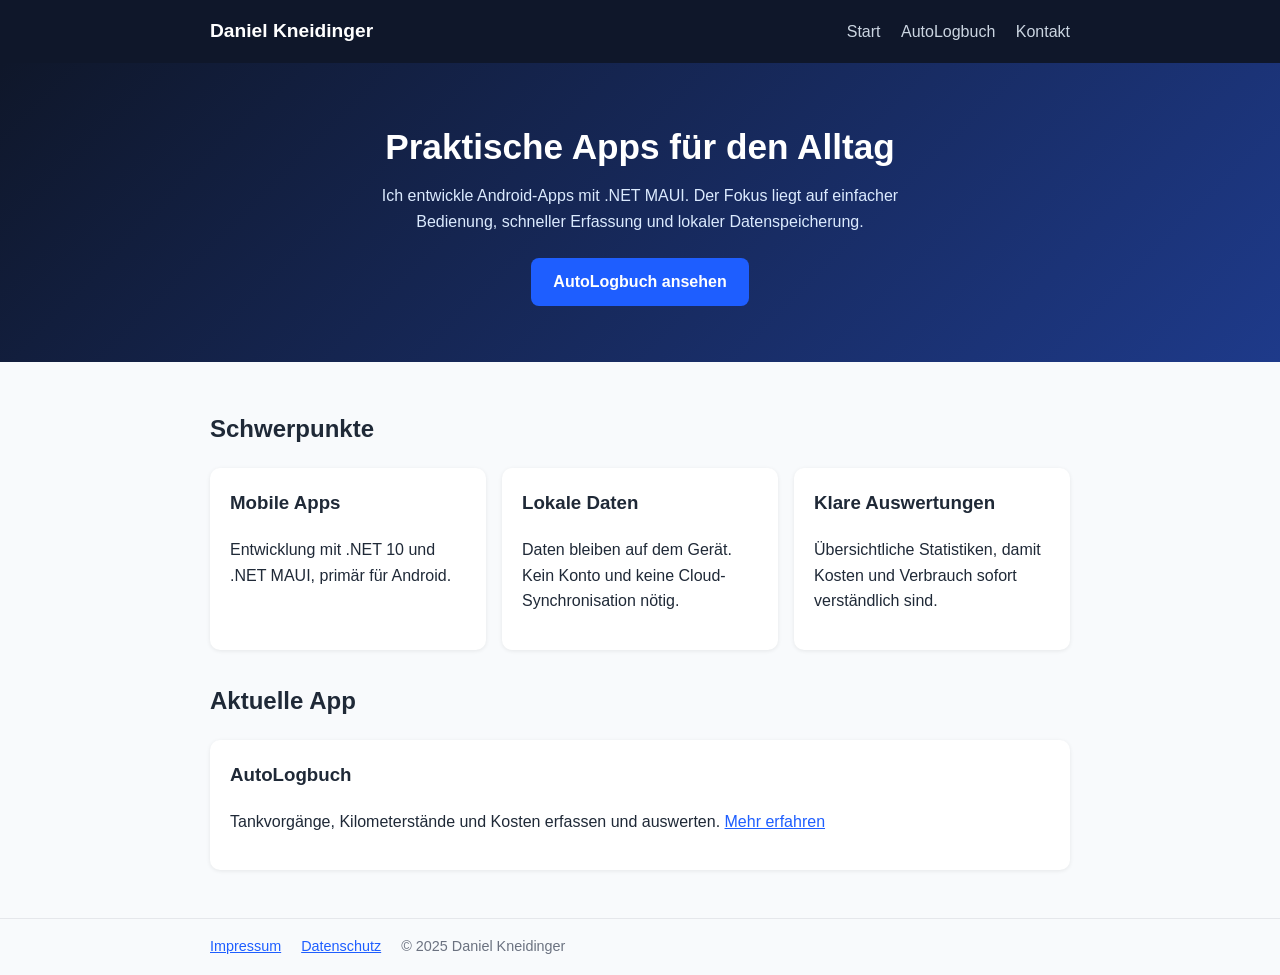
==== index.html @ c99c7298 "add infos" ====
<!DOCTYPE html>
<html lang="de">
<head>
  <meta charset="utf-8">
  <meta name="viewport" content="width=device-width, initial-scale=1">
  <title>Daniel Kneidinger – App-Entwicklung</title>
  <meta name="description" content="Entwickler-Website von Daniel Kneidinger: Android-Apps mit .NET MAUI, lokal, schnell und ohne Cloud-Zwang.">
  <link rel="stylesheet" href="style.css">
</head>
<body>
  <header>
    <div class="wrap">
      <a class="brand" href="index.html">Daniel Kneidinger</a>
      <nav>
        <a href="index.html">Start</a>
        <a href="autologbuch.html">AutoLogbuch</a>
        <a href="kontakt.html">Kontakt</a>
      </nav>
    </div>
  </header>

  <section class="hero">
    <div class="wrap">
      <h1>Praktische Apps für den Alltag</h1>
      <p>Ich entwickle Android-Apps mit .NET MAUI. Der Fokus liegt auf einfacher Bedienung, schneller Erfassung und lokaler Datenspeicherung.</p>
      <a class="button" href="autologbuch.html">AutoLogbuch ansehen</a>
    </div>
  </section>

  <main class="wrap">
    <h2>Schwerpunkte</h2>
    <div class="grid">
      <div class="card">
        <h3>Mobile Apps</h3>
        <p>Entwicklung mit .NET 10 und .NET MAUI, primär für Android.</p>
      </div>
      <div class="card">
        <h3>Lokale Daten</h3>
        <p>Daten bleiben auf dem Gerät. Kein Konto und keine Cloud-Synchronisation nötig.</p>
      </div>
      <div class="card">
        <h3>Klare Auswertungen</h3>
        <p>Übersichtliche Statistiken, damit Kosten und Verbrauch sofort verständlich sind.</p>
      </div>
    </div>

    <h2>Aktuelle App</h2>
    <div class="card">
      <h3>AutoLogbuch</h3>
      <p>Tankvorgänge, Kilometerstände und Kosten erfassen und auswerten. <a href="autologbuch.html">Mehr erfahren</a></p>
    </div>
  </main>

  <footer>
    <div class="wrap">
      <a href="impressum.html">Impressum</a>
      <a href="datenschutz.html">Datenschutz</a>
      <span>&copy; 2025 Daniel Kneidinger</span>
    </div>
  </footer>
</body>
</html>
---- style.css ----
:root {
  --primary: #1e5eff;
  --dark: #0f172a;
  --text: #1f2937;
  --muted: #6b7280;
  --bg: #f8fafc;
  --card: #ffffff;
}

* { box-sizing: border-box; }

body {
  margin: 0;
  font-family: -apple-system, "Segoe UI", Roboto, Arial, sans-serif;
  color: var(--text);
  background: var(--bg);
  line-height: 1.6;
}

header {
  background: var(--dark);
  color: #fff;
}

header .wrap {
  display: flex;
  flex-wrap: wrap;
  align-items: center;
  justify-content: space-between;
  gap: 0.5rem;
}

header .brand {
  font-weight: 700;
  font-size: 1.2rem;
  color: #fff;
  text-decoration: none;
}

nav a {
  color: #cbd5e1;
  text-decoration: none;
  margin-left: 1rem;
}

nav a:hover { color: #fff; }

.wrap {
  max-width: 900px;
  margin: 0 auto;
  padding: 1rem 1.25rem;
}

.hero {
  background: linear-gradient(135deg, var(--dark), #1e3a8a);
  color: #fff;
  text-align: center;
}

.hero .wrap { padding: 3.5rem 1.25rem; }
.hero h1 { margin: 0 0 0.5rem; font-size: 2.2rem; }
.hero p { margin: 0 auto; max-width: 600px; color: #dbeafe; }

.button {
  display: inline-block;
  margin-top: 1.5rem;
  padding: 0.7rem 1.4rem;
  background: var(--primary);
  color: #fff;
  border-radius: 8px;
  text-decoration: none;
  font-weight: 600;
}

.grid {
  display: grid;
  grid-template-columns: repeat(auto-fit, minmax(240px, 1fr));
  gap: 1rem;
}

.card {
  background: var(--card);
  border-radius: 10px;
  padding: 1.25rem;
  box-shadow: 0 1px 4px rgba(0, 0, 0, 0.08);
}

.card h3 { margin-top: 0; }

h2 { margin-top: 2rem; }
a { color: var(--primary); }
.muted { color: var(--muted); }

footer {
  margin-top: 2rem;
  border-top: 1px solid #e5e7eb;
  color: var(--muted);
  font-size: 0.9rem;
}

footer a { margin-right: 1rem; }
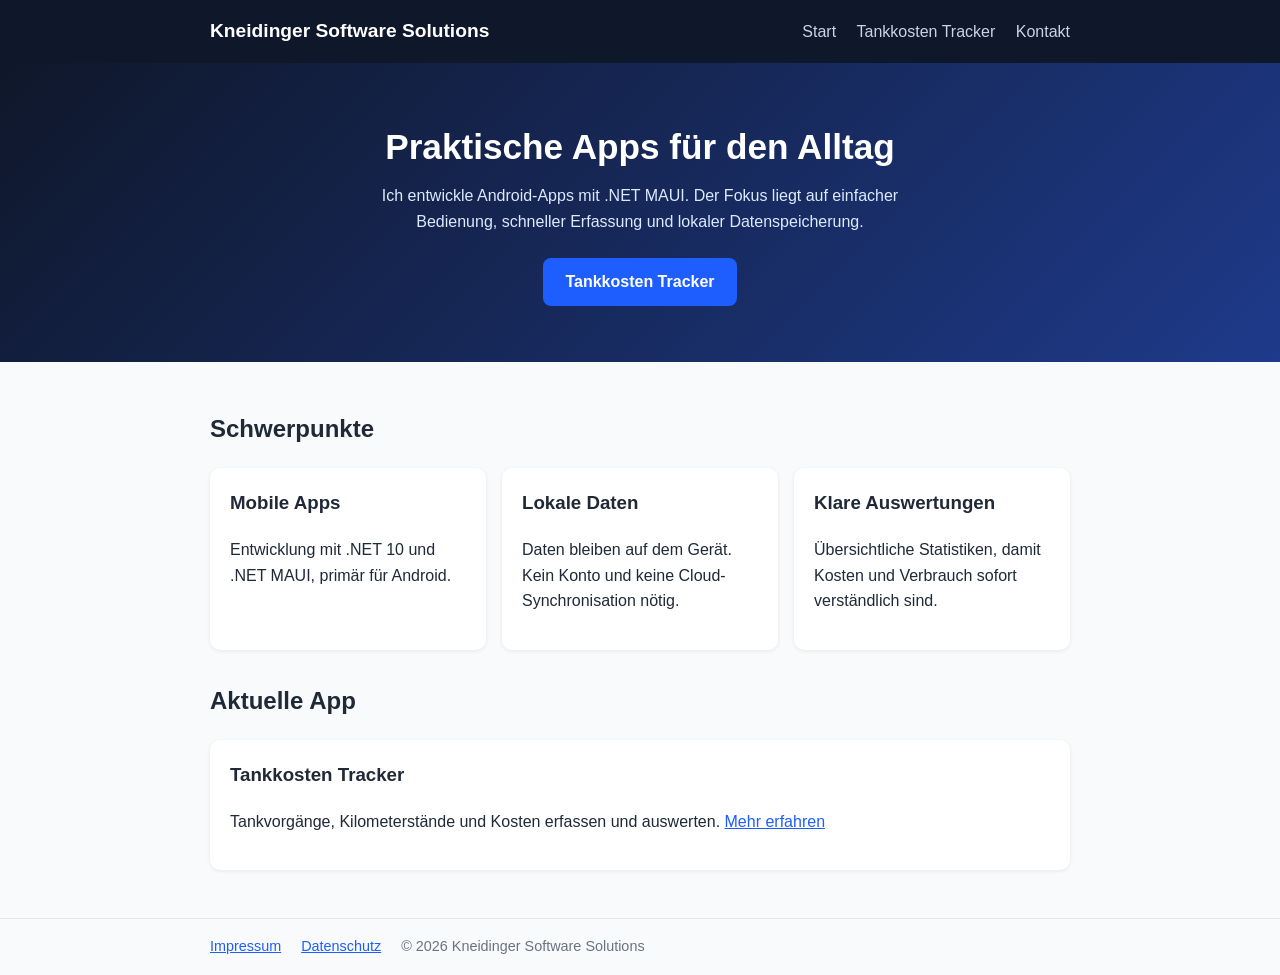
==== commit 2ca60935: "update infos" ====
--- a/index.html
+++ b/index.html
@@ -3,17 +3,17 @@
 <head>
   <meta charset="utf-8">
   <meta name="viewport" content="width=device-width, initial-scale=1">
-  <title>Daniel Kneidinger – App-Entwicklung</title>
-  <meta name="description" content="Entwickler-Website von Daniel Kneidinger: Android-Apps mit .NET MAUI, lokal, schnell und ohne Cloud-Zwang.">
+  <title>Kneidinger Software Solutions – App-Entwicklung</title>
+  <meta name="description" content="Entwickler-Website von Kneidinger Software Solutions: Android-Apps mit .NET MAUI, lokal, schnell und ohne Cloud-Zwang.">
   <link rel="stylesheet" href="style.css">
 </head>
 <body>
   <header>
     <div class="wrap">
-      <a class="brand" href="index.html">Daniel Kneidinger</a>
+      <a class="brand" href="index.html">Kneidinger Software Solutions</a>
       <nav>
         <a href="index.html">Start</a>
-        <a href="autologbuch.html">AutoLogbuch</a>
+        <a href="autologbuch.html">Tankkosten Tracker</a>
         <a href="kontakt.html">Kontakt</a>
       </nav>
     </div>
@@ -23,7 +23,7 @@
     <div class="wrap">
       <h1>Praktische Apps für den Alltag</h1>
       <p>Ich entwickle Android-Apps mit .NET MAUI. Der Fokus liegt auf einfacher Bedienung, schneller Erfassung und lokaler Datenspeicherung.</p>
-      <a class="button" href="autologbuch.html">AutoLogbuch ansehen</a>
+      <a class="button" href="autologbuch.html">Tankkosten Tracker</a>
     </div>
   </section>
 
@@ -46,7 +46,7 @@
 
     <h2>Aktuelle App</h2>
     <div class="card">
-      <h3>AutoLogbuch</h3>
+      <h3>Tankkosten Tracker</h3>
       <p>Tankvorgänge, Kilometerstände und Kosten erfassen und auswerten. <a href="autologbuch.html">Mehr erfahren</a></p>
     </div>
   </main>
@@ -55,7 +55,7 @@
     <div class="wrap">
       <a href="impressum.html">Impressum</a>
       <a href="datenschutz.html">Datenschutz</a>
-      <span>&copy; 2025 Daniel Kneidinger</span>
+      <span>&copy; 2026 Kneidinger Software Solutions</span>
     </div>
   </footer>
 </body>
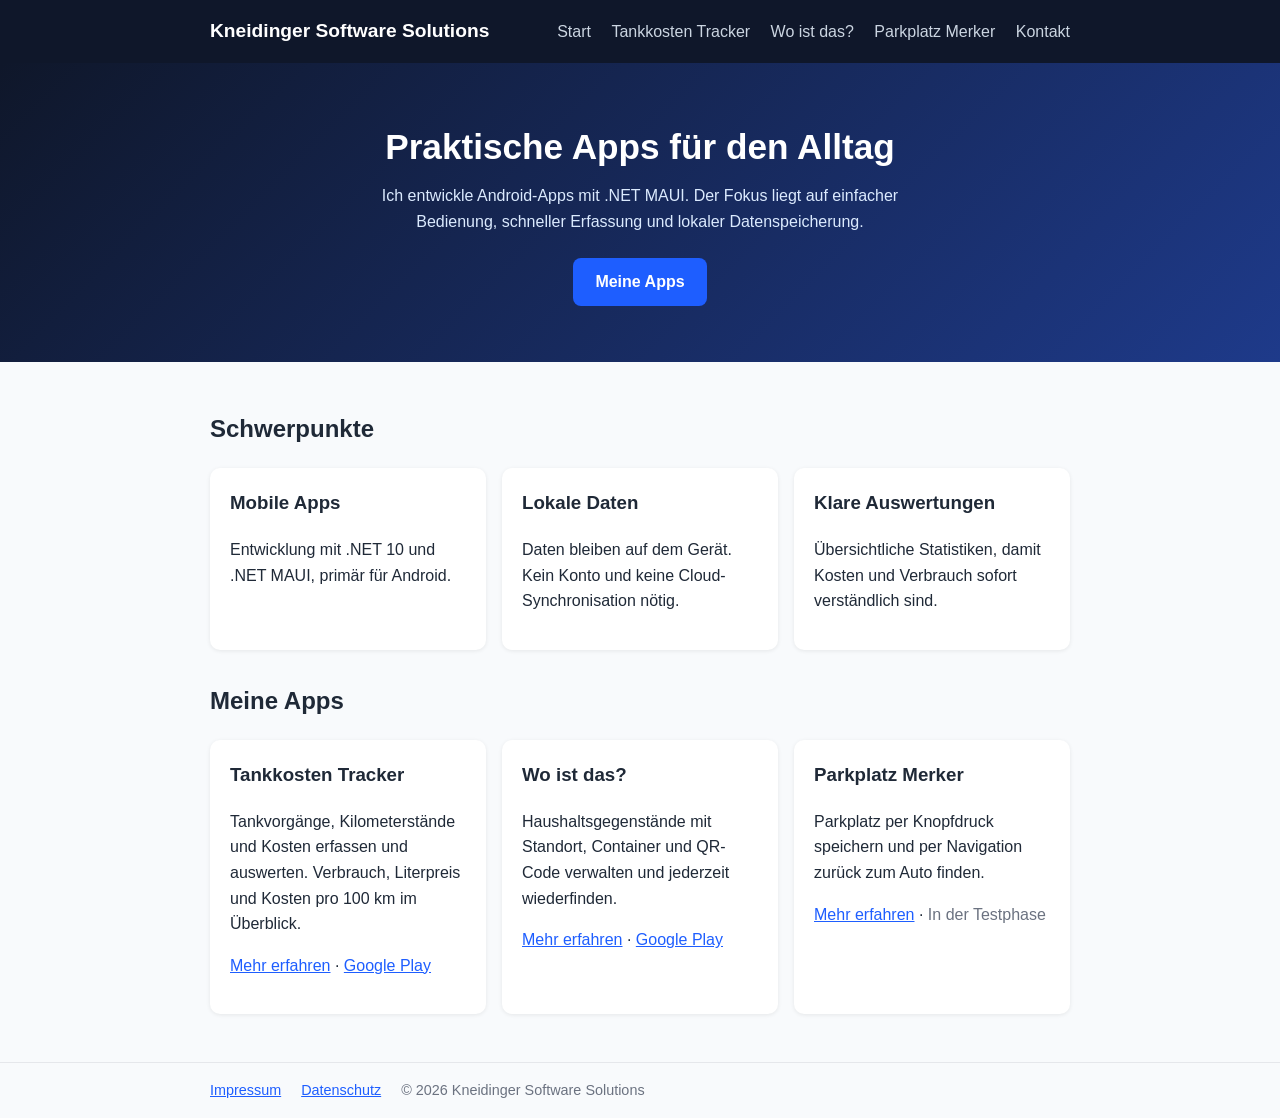
==== commit 3cf2558d: "add app infos and privacy policy" ====
--- a/index.html
+++ b/index.html
@@ -4,7 +4,7 @@
   <meta charset="utf-8">
   <meta name="viewport" content="width=device-width, initial-scale=1">
   <title>Kneidinger Software Solutions – App-Entwicklung</title>
-  <meta name="description" content="Entwickler-Website von Kneidinger Software Solutions: Android-Apps mit .NET MAUI, lokal, schnell und ohne Cloud-Zwang.">
+  <meta name="description" content="Entwickler-Website von Kneidinger Software Solutions: Android-Apps mit .NET MAUI – Tankkosten Tracker, Wo ist das? und Parkplatz Merker.">
   <link rel="stylesheet" href="style.css">
 </head>
 <body>
@@ -13,7 +13,9 @@
       <a class="brand" href="index.html">Kneidinger Software Solutions</a>
       <nav>
         <a href="index.html">Start</a>
-        <a href="autologbuch.html">Tankkosten Tracker</a>
+        <a href="tankkostentracker.html">Tankkosten Tracker</a>
+        <a href="woistdas.html">Wo ist das?</a>
+        <a href="parkplatzmerker.html">Parkplatz Merker</a>
         <a href="kontakt.html">Kontakt</a>
       </nav>
     </div>
@@ -23,7 +25,7 @@
     <div class="wrap">
       <h1>Praktische Apps für den Alltag</h1>
       <p>Ich entwickle Android-Apps mit .NET MAUI. Der Fokus liegt auf einfacher Bedienung, schneller Erfassung und lokaler Datenspeicherung.</p>
-      <a class="button" href="autologbuch.html">Tankkosten Tracker</a>
+      <a class="button" href="#apps">Meine Apps</a>
     </div>
   </section>
 
@@ -44,10 +46,23 @@
       </div>
     </div>
 
-    <h2>Aktuelle App</h2>
-    <div class="card">
-      <h3>Tankkosten Tracker</h3>
-      <p>Tankvorgänge, Kilometerstände und Kosten erfassen und auswerten. <a href="autologbuch.html">Mehr erfahren</a></p>
+    <h2 id="apps">Meine Apps</h2>
+    <div class="grid">
+      <div class="card">
+        <h3>Tankkosten Tracker</h3>
+        <p>Tankvorgänge, Kilometerstände und Kosten erfassen und auswerten. Verbrauch, Literpreis und Kosten pro 100 km im Überblick.</p>
+        <p><a href="tankkostentracker.html">Mehr erfahren</a> · <a href="https://play.google.com/store/apps/details?id=com.kneidingersoftwaresolution.autologbuch" target="_blank" rel="noopener noreferrer">Google Play</a></p>
+      </div>
+      <div class="card">
+        <h3>Wo ist das?</h3>
+        <p>Haushaltsgegenstände mit Standort, Container und QR-Code verwalten und jederzeit wiederfinden.</p>
+        <p><a href="woistdas.html">Mehr erfahren</a> · <a href="https://play.google.com/store/apps/details?id=com.kneidingersoftwaresolution.woistdas" target="_blank" rel="noopener noreferrer">Google Play</a></p>
+      </div>
+      <div class="card">
+        <h3>Parkplatz Merker</h3>
+        <p>Parkplatz per Knopfdruck speichern und per Navigation zurück zum Auto finden.</p>
+        <p><a href="parkplatzmerker.html">Mehr erfahren</a> · <span class="muted">In der Testphase</span></p>
+      </div>
     </div>
   </main>
 
--- a/style.css
+++ b/style.css
@@ -86,6 +86,9 @@
 }
 
 .card h3 { margin-top: 0; }
+.card ul { margin: 0; padding-left: 1.2rem; }
+.card li { margin-bottom: 0.3rem; }
+.hero .muted-hero { margin-top: 1rem; font-style: italic; }
 
 h2 { margin-top: 2rem; }
 a { color: var(--primary); }
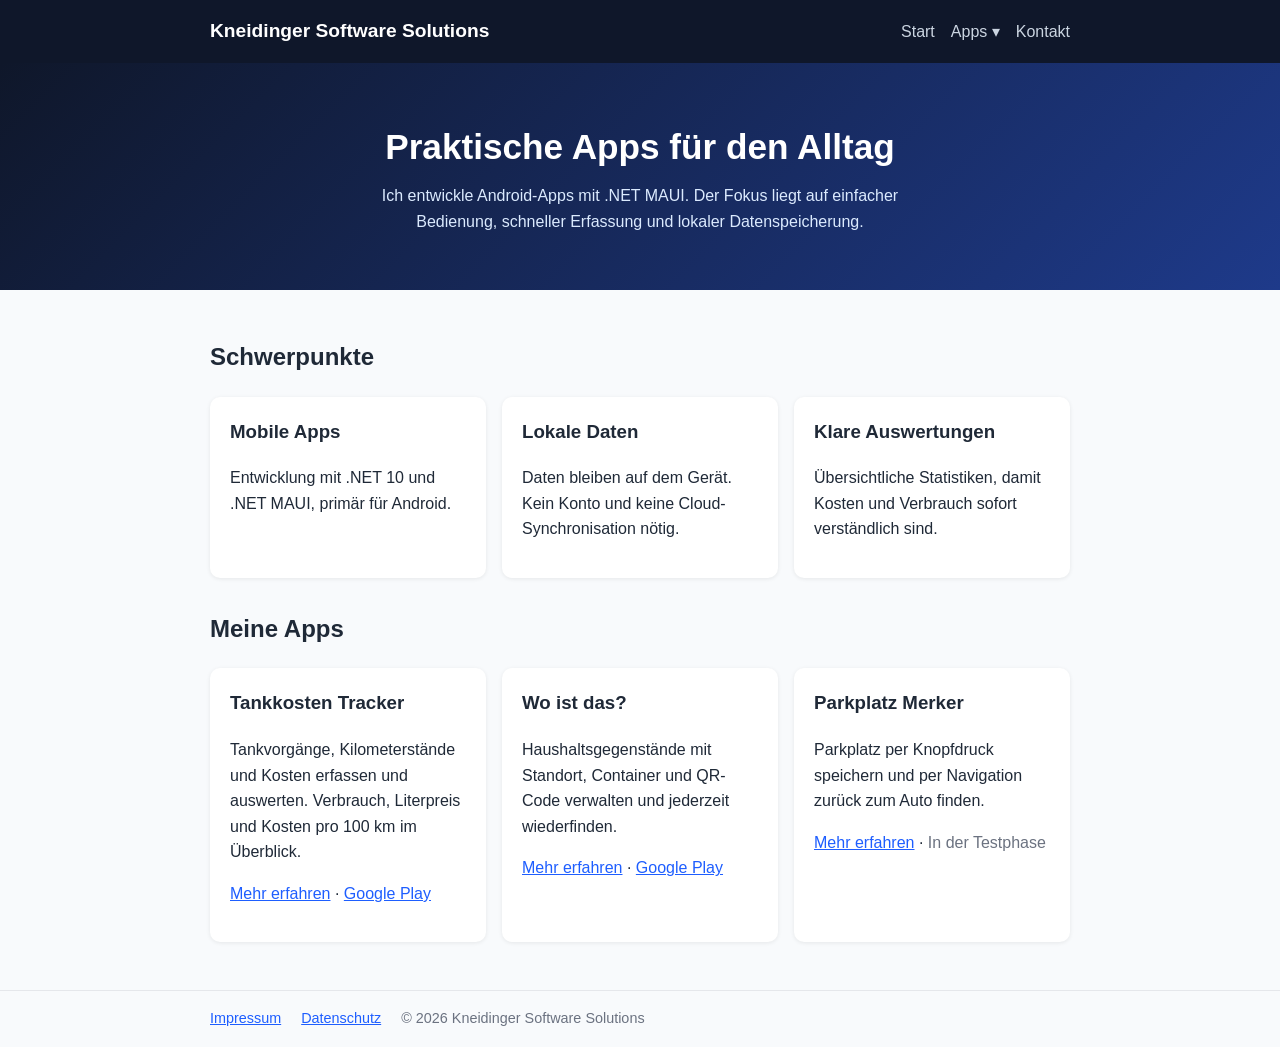
==== commit 1bd812a7: "update infos" ====
--- a/index.html
+++ b/index.html
@@ -13,9 +13,14 @@
       <a class="brand" href="index.html">Kneidinger Software Solutions</a>
       <nav>
         <a href="index.html">Start</a>
-        <a href="tankkostentracker.html">Tankkosten Tracker</a>
-        <a href="woistdas.html">Wo ist das?</a>
-        <a href="parkplatzmerker.html">Parkplatz Merker</a>
+        <details class="dropdown">
+          <summary>Apps</summary>
+          <div class="dropdown-menu">
+            <a href="tankkostentracker.html">Tankkosten Tracker</a>
+            <a href="woistdas.html">Wo ist das?</a>
+            <a href="parkplatzmerker.html">Parkplatz Merker</a>
+          </div>
+        </details>
         <a href="kontakt.html">Kontakt</a>
       </nav>
     </div>
@@ -25,7 +30,6 @@
     <div class="wrap">
       <h1>Praktische Apps für den Alltag</h1>
       <p>Ich entwickle Android-Apps mit .NET MAUI. Der Fokus liegt auf einfacher Bedienung, schneller Erfassung und lokaler Datenspeicherung.</p>
-      <a class="button" href="#apps">Meine Apps</a>
     </div>
   </section>
 
--- a/style.css
+++ b/style.css
@@ -44,6 +44,51 @@
 }
 
 nav a:hover { color: #fff; }
+
+nav {
+  display: flex;
+  flex-wrap: wrap;
+  align-items: center;
+}
+
+.dropdown {
+  position: relative;
+  margin-left: 1rem;
+}
+
+.dropdown summary {
+  color: #cbd5e1;
+  cursor: pointer;
+  list-style: none;
+}
+
+.dropdown summary::-webkit-details-marker { display: none; }
+.dropdown summary::after { content: " \25BE"; }
+.dropdown summary:hover,
+.dropdown[open] summary { color: #fff; }
+
+.dropdown-menu {
+  position: absolute;
+  right: 0;
+  top: 100%;
+  z-index: 10;
+  min-width: 12rem;
+  margin-top: 0.4rem;
+  padding: 0.4rem 0;
+  background: var(--dark);
+  border: 1px solid #334155;
+  border-radius: 8px;
+  box-shadow: 0 4px 12px rgba(0, 0, 0, 0.25);
+}
+
+.dropdown-menu a {
+  display: block;
+  margin: 0;
+  padding: 0.4rem 1rem;
+  white-space: nowrap;
+}
+
+.dropdown-menu a:hover { background: #1e293b; }
 
 .wrap {
   max-width: 900px;
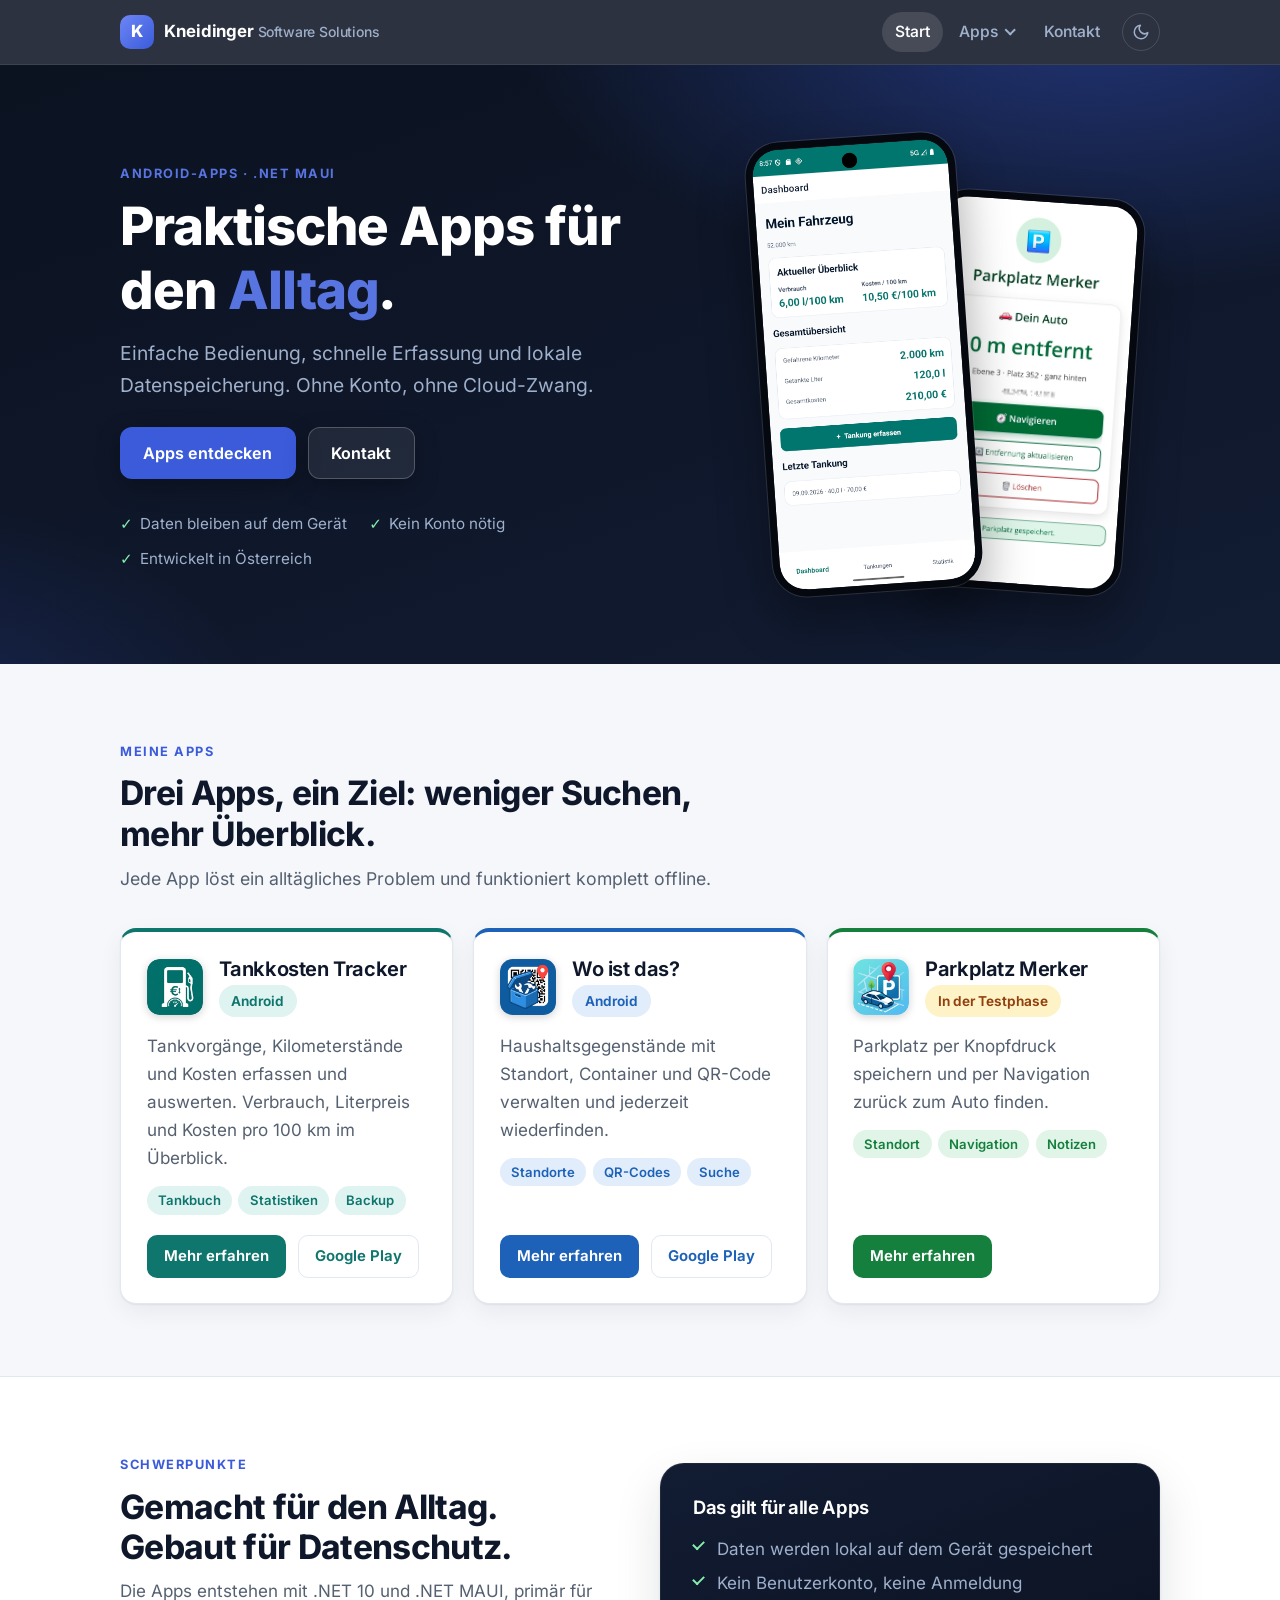
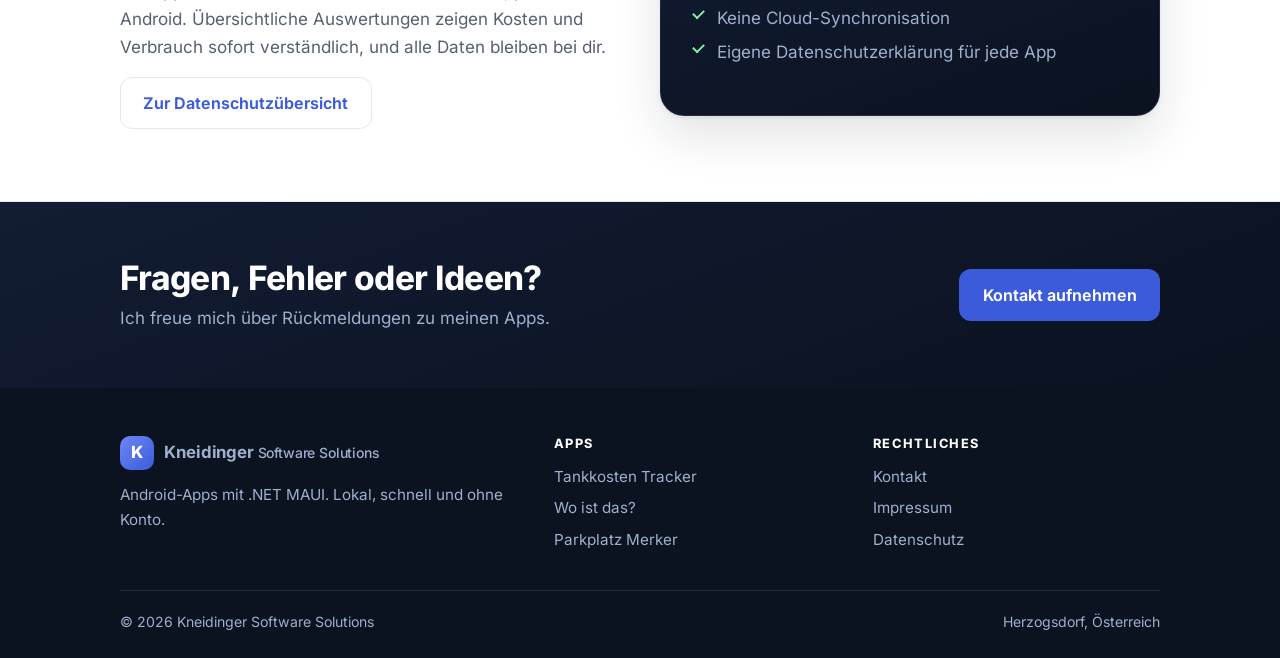
==== commit ccec0384: "design upgrade" ====
--- a/index.html
+++ b/index.html
@@ -4,21 +4,25 @@
   <meta charset="utf-8">
   <meta name="viewport" content="width=device-width, initial-scale=1">
   <title>Kneidinger Software Solutions – App-Entwicklung</title>
-  <meta name="description" content="Entwickler-Website von Kneidinger Software Solutions: Android-Apps mit .NET MAUI – Tankkosten Tracker, Wo ist das? und Parkplatz Merker.">
+  <meta name="description" content="Entwickler-Website von Kneidinger Software Solutions: Android-Apps mit .NET MAUI – Tankkosten Tracker, Wo ist das? und Parkplatz Merker. Lokal, schnell, ohne Konto.">
+  <meta name="color-scheme" content="light dark">
+  <link rel="preload" href="fonts/inter-latin-wght-normal.woff2" as="font" type="font/woff2" crossorigin>
   <link rel="stylesheet" href="style.css">
+  <script src="site.js"></script>
 </head>
 <body>
-  <header>
-    <div class="wrap">
-      <a class="brand" href="index.html">Kneidinger Software Solutions</a>
-      <nav>
-        <a href="index.html">Start</a>
+  <a class="skip-link" href="#main">Zum Inhalt springen</a>
+  <header class="site-header">
+    <div class="wrap header-inner">
+      <a class="brand" href="index.html"><span class="brand-mark" aria-hidden="true">K</span><span>Kneidinger <small>Software Solutions</small></span></a>
+      <nav class="main-nav" aria-label="Hauptnavigation">
+        <a href="index.html" aria-current="page">Start</a>
         <details class="dropdown">
           <summary>Apps</summary>
           <div class="dropdown-menu">
-            <a href="tankkostentracker.html">Tankkosten Tracker</a>
-            <a href="woistdas.html">Wo ist das?</a>
-            <a href="parkplatzmerker.html">Parkplatz Merker</a>
+            <a class="menu-item theme-tankkosten" href="tankkostentracker.html"><span class="app-icon app-icon-sm"><img src="img/icon-tankkosten.png" alt="" width="38" height="38"></span><span><strong>Tankkosten Tracker</strong><small>Tankbuch &amp; Verbrauch</small></span></a>
+            <a class="menu-item theme-woistdas" href="woistdas.html"><span class="app-icon app-icon-sm"><img src="img/icon-woistdas.png" alt="" width="38" height="38"></span><span><strong>Wo ist das?</strong><small>Gegenstände wiederfinden</small></span></a>
+            <a class="menu-item theme-parkplatz" href="parkplatzmerker.html"><span class="app-icon app-icon-sm"><img src="img/icon-parkplatz.png" alt="" width="38" height="38"></span><span><strong>Parkplatz Merker</strong><small>Das Auto wiederfinden</small></span></a>
           </div>
         </details>
         <a href="kontakt.html">Kontakt</a>
@@ -26,55 +30,154 @@
     </div>
   </header>
 
-  <section class="hero">
-    <div class="wrap">
-      <h1>Praktische Apps für den Alltag</h1>
-      <p>Ich entwickle Android-Apps mit .NET MAUI. Der Fokus liegt auf einfacher Bedienung, schneller Erfassung und lokaler Datenspeicherung.</p>
-    </div>
-  </section>
+  <main id="main">
+    <section class="hero">
+      <div class="wrap hero-grid">
+        <div>
+          <span class="eyebrow">Android-Apps &middot; .NET MAUI</span>
+          <h1>Praktische Apps für den <em>Alltag</em>.</h1>
+          <p class="lead">Einfache Bedienung, schnelle Erfassung und lokale Datenspeicherung. Ohne Konto, ohne Cloud-Zwang.</p>
+          <div class="actions">
+            <a class="btn" href="#apps">Apps entdecken</a>
+            <a class="btn btn-ghost" href="kontakt.html">Kontakt</a>
+          </div>
+          <ul class="trust">
+            <li>Daten bleiben auf dem Gerät</li>
+            <li>Kein Konto nötig</li>
+            <li>Entwickelt in Österreich</li>
+          </ul>
+        </div>
+        <div class="hero-visual" aria-hidden="true">
+          <figure class="phone">
+            <img src="AppDaten/TankkostenTracker/screenshoteins.png" alt="" width="383" height="862">
+          </figure>
+          <figure class="phone">
+            <img class="img-light" src="AppDaten/ParkplatzMerker/screenshotdreihell.jpeg" alt="" width="818" height="1600">
+            <img class="img-dark" src="AppDaten/ParkplatzMerker/screenshotdreidunkel.jpeg" alt="" width="818" height="1600">
+          </figure>
+        </div>
+      </div>
+    </section>
 
-  <main class="wrap">
-    <h2>Schwerpunkte</h2>
-    <div class="grid">
-      <div class="card">
-        <h3>Mobile Apps</h3>
-        <p>Entwicklung mit .NET 10 und .NET MAUI, primär für Android.</p>
+    <section class="section" id="apps">
+      <div class="wrap">
+        <div class="section-head reveal">
+          <span class="eyebrow">Meine Apps</span>
+          <h2>Drei Apps, ein Ziel: weniger Suchen, mehr Überblick.</h2>
+          <p>Jede App löst ein alltägliches Problem und funktioniert komplett offline.</p>
+        </div>
+        <div class="grid">
+          <article class="app-card theme-tankkosten reveal">
+            <div class="app-card-head">
+              <span class="app-icon"><img src="img/icon-tankkosten.png" alt="" width="56" height="56" loading="lazy"></span>
+              <div>
+                <h3>Tankkosten Tracker</h3>
+                <span class="badge">Android</span>
+              </div>
+            </div>
+            <p>Tankvorgänge, Kilometerstände und Kosten erfassen und auswerten. Verbrauch, Literpreis und Kosten pro 100 km im Überblick.</p>
+            <ul class="chips"><li>Tankbuch</li><li>Statistiken</li><li>Backup</li></ul>
+            <div class="actions">
+              <a class="btn btn-sm" href="tankkostentracker.html">Mehr erfahren</a>
+              <a class="btn btn-sm btn-outline" href="https://play.google.com/store/apps/details?id=com.kneidingersoftwaresolution.autologbuch" target="_blank" rel="noopener noreferrer">Google Play</a>
+            </div>
+          </article>
+
+          <article class="app-card theme-woistdas reveal">
+            <div class="app-card-head">
+              <span class="app-icon"><img src="img/icon-woistdas.png" alt="" width="56" height="56" loading="lazy"></span>
+              <div>
+                <h3>Wo ist das?</h3>
+                <span class="badge">Android</span>
+              </div>
+            </div>
+            <p>Haushaltsgegenstände mit Standort, Container und QR-Code verwalten und jederzeit wiederfinden.</p>
+            <ul class="chips"><li>Standorte</li><li>QR-Codes</li><li>Suche</li></ul>
+            <div class="actions">
+              <a class="btn btn-sm" href="woistdas.html">Mehr erfahren</a>
+              <a class="btn btn-sm btn-outline" href="https://play.google.com/store/apps/details?id=com.kneidingersoftwaresolution.woistdas" target="_blank" rel="noopener noreferrer">Google Play</a>
+            </div>
+          </article>
+
+          <article class="app-card theme-parkplatz reveal">
+            <div class="app-card-head">
+              <span class="app-icon"><img src="img/icon-parkplatz.png" alt="" width="56" height="56" loading="lazy"></span>
+              <div>
+                <h3>Parkplatz Merker</h3>
+                <span class="badge badge-warn">In der Testphase</span>
+              </div>
+            </div>
+            <p>Parkplatz per Knopfdruck speichern und per Navigation zurück zum Auto finden.</p>
+            <ul class="chips"><li>Standort</li><li>Navigation</li><li>Notizen</li></ul>
+            <div class="actions">
+              <a class="btn btn-sm" href="parkplatzmerker.html">Mehr erfahren</a>
+            </div>
+          </article>
+        </div>
       </div>
-      <div class="card">
-        <h3>Lokale Daten</h3>
-        <p>Daten bleiben auf dem Gerät. Kein Konto und keine Cloud-Synchronisation nötig.</p>
+    </section>
+
+    <section class="section section-alt">
+      <div class="wrap split">
+        <div class="reveal">
+          <span class="eyebrow">Schwerpunkte</span>
+          <h2>Gemacht für den Alltag. Gebaut für Datenschutz.</h2>
+          <p class="muted">Die Apps entstehen mit .NET 10 und .NET MAUI, primär für Android. Übersichtliche Auswertungen zeigen Kosten und Verbrauch sofort verständlich, und alle Daten bleiben bei dir.</p>
+          <div class="actions">
+            <a class="btn btn-outline" href="datenschutz.html">Zur Datenschutzübersicht</a>
+          </div>
+        </div>
+        <aside class="callout reveal">
+          <h3>Das gilt für alle Apps</h3>
+          <ul class="checklist">
+            <li>Daten werden lokal auf dem Gerät gespeichert</li>
+            <li>Kein Benutzerkonto, keine Anmeldung</li>
+            <li>Keine Cloud-Synchronisation</li>
+            <li>Eigene Datenschutzerklärung für jede App</li>
+          </ul>
+        </aside>
       </div>
-      <div class="card">
-        <h3>Klare Auswertungen</h3>
-        <p>Übersichtliche Statistiken, damit Kosten und Verbrauch sofort verständlich sind.</p>
+    </section>
+
+    <section class="cta-band">
+      <div class="wrap">
+        <div>
+          <h2>Fragen, Fehler oder Ideen?</h2>
+          <p>Ich freue mich über Rückmeldungen zu meinen Apps.</p>
+        </div>
+        <a class="btn" href="kontakt.html">Kontakt aufnehmen</a>
       </div>
-    </div>
-
-    <h2 id="apps">Meine Apps</h2>
-    <div class="grid">
-      <div class="card">
-        <h3>Tankkosten Tracker</h3>
-        <p>Tankvorgänge, Kilometerstände und Kosten erfassen und auswerten. Verbrauch, Literpreis und Kosten pro 100 km im Überblick.</p>
-        <p><a href="tankkostentracker.html">Mehr erfahren</a> · <a href="https://play.google.com/store/apps/details?id=com.kneidingersoftwaresolution.autologbuch" target="_blank" rel="noopener noreferrer">Google Play</a></p>
-      </div>
-      <div class="card">
-        <h3>Wo ist das?</h3>
-        <p>Haushaltsgegenstände mit Standort, Container und QR-Code verwalten und jederzeit wiederfinden.</p>
-        <p><a href="woistdas.html">Mehr erfahren</a> · <a href="https://play.google.com/store/apps/details?id=com.kneidingersoftwaresolution.woistdas" target="_blank" rel="noopener noreferrer">Google Play</a></p>
-      </div>
-      <div class="card">
-        <h3>Parkplatz Merker</h3>
-        <p>Parkplatz per Knopfdruck speichern und per Navigation zurück zum Auto finden.</p>
-        <p><a href="parkplatzmerker.html">Mehr erfahren</a> · <span class="muted">In der Testphase</span></p>
-      </div>
-    </div>
+    </section>
   </main>
 
-  <footer>
+  <footer class="site-footer">
     <div class="wrap">
-      <a href="impressum.html">Impressum</a>
-      <a href="datenschutz.html">Datenschutz</a>
-      <span>&copy; 2026 Kneidinger Software Solutions</span>
+      <div class="footer-grid">
+        <div>
+          <a class="brand footer-brand" href="index.html"><span class="brand-mark" aria-hidden="true">K</span><span>Kneidinger <small>Software Solutions</small></span></a>
+          <p>Android-Apps mit .NET MAUI. Lokal, schnell und ohne Konto.</p>
+        </div>
+        <div>
+          <h2>Apps</h2>
+          <ul>
+            <li><a href="tankkostentracker.html">Tankkosten Tracker</a></li>
+            <li><a href="woistdas.html">Wo ist das?</a></li>
+            <li><a href="parkplatzmerker.html">Parkplatz Merker</a></li>
+          </ul>
+        </div>
+        <div>
+          <h2>Rechtliches</h2>
+          <ul>
+            <li><a href="kontakt.html">Kontakt</a></li>
+            <li><a href="impressum.html">Impressum</a></li>
+            <li><a href="datenschutz.html">Datenschutz</a></li>
+          </ul>
+        </div>
+      </div>
+      <div class="footer-bottom">
+        <span>&copy; 2026 Kneidinger Software Solutions</span>
+        <span>Herzogsdorf, Österreich</span>
+      </div>
     </div>
   </footer>
 </body>
--- a/style.css
+++ b/style.css
@@ -1,149 +1,776 @@
+/* ==========================================================================
+   Kneidinger Software Solutions – Designsystem
+   Hell/Dunkel über [data-theme] (wird von site.js gesetzt)
+   ========================================================================== */
+
+@font-face {
+  font-family: "Inter";
+  src: url("fonts/inter-latin-wght-normal.woff2") format("woff2");
+  font-weight: 100 900;
+  font-style: normal;
+  font-display: swap;
+}
+
+/* ---------- Variablen ---------- */
 :root {
-  --primary: #1e5eff;
-  --dark: #0f172a;
-  --text: #1f2937;
-  --muted: #6b7280;
-  --bg: #f8fafc;
-  --card: #ffffff;
-}
-
+  color-scheme: light;
+  --bg: #f5f7fb;
+  --surface: #ffffff;
+  --surface-2: #eef2f8;
+  --text: #0f172a;
+  --text-muted: #556070;
+  --border: #e2e8f0;
+  --shadow: 0 1px 2px rgba(15, 23, 42, 0.06), 0 8px 24px rgba(15, 23, 42, 0.06);
+  --shadow-lg: 0 2px 4px rgba(15, 23, 42, 0.06), 0 20px 48px rgba(15, 23, 42, 0.12);
+
+  --navy: #0b1220;
+  --navy-2: #121c33;
+  --on-navy: #e6ebf5;
+  --on-navy-muted: #9fb0cc;
+
+  --accent: #3b5bdb;
+  --accent-ink: #ffffff;
+  --accent-text: #3b5bdb;
+  --accent-soft: #e8edff;
+
+  --radius: 16px;
+  --radius-lg: 24px;
+  --font: "Inter", system-ui, -apple-system, "Segoe UI", Roboto, Arial, sans-serif;
+}
+
+[data-theme="dark"] {
+  color-scheme: dark;
+  --bg: #0a0f1b;
+  --surface: #121a2b;
+  --surface-2: #19233a;
+  --text: #e8edf7;
+  --text-muted: #9aa8c0;
+  --border: #25314b;
+  --shadow: 0 1px 2px rgba(0, 0, 0, 0.4), 0 8px 24px rgba(0, 0, 0, 0.35);
+  --shadow-lg: 0 2px 4px rgba(0, 0, 0, 0.4), 0 20px 48px rgba(0, 0, 0, 0.5);
+
+  --navy: #070b14;
+  --navy-2: #0e1628;
+
+  --accent: #6d86f5;
+  --accent-ink: #0b1220;
+  --accent-text: #a5b4fc;
+  --accent-soft: rgba(109, 134, 245, 0.16);
+}
+
+/* App-Akzentfarben (Klasse auf body oder Karte) */
+.theme-tankkosten {
+  --accent: #0f766e;
+  --accent-ink: #ffffff;
+  --accent-text: #0f766e;
+  --accent-soft: #dff3f0;
+}
+[data-theme="dark"] .theme-tankkosten {
+  --accent: #14b8a6;
+  --accent-ink: #04201d;
+  --accent-text: #5eead4;
+  --accent-soft: rgba(20, 184, 166, 0.16);
+}
+
+.theme-woistdas {
+  --accent: #1d62b8;
+  --accent-ink: #ffffff;
+  --accent-text: #1d62b8;
+  --accent-soft: #e1edfb;
+}
+[data-theme="dark"] .theme-woistdas {
+  --accent: #3b82f6;
+  --accent-ink: #06142e;
+  --accent-text: #93c5fd;
+  --accent-soft: rgba(59, 130, 246, 0.18);
+}
+
+.theme-parkplatz {
+  --accent: #15803d;
+  --accent-ink: #ffffff;
+  --accent-text: #15803d;
+  --accent-soft: #e1f4e8;
+}
+[data-theme="dark"] .theme-parkplatz {
+  --accent: #10b981;
+  --accent-ink: #032b1f;
+  --accent-text: #6ee7b7;
+  --accent-soft: rgba(16, 185, 129, 0.16);
+}
+
+/* ---------- Basis ---------- */
 * { box-sizing: border-box; }
+
+html { scroll-behavior: smooth; }
 
 body {
   margin: 0;
-  font-family: -apple-system, "Segoe UI", Roboto, Arial, sans-serif;
+  font-family: var(--font);
+  font-size: 1.0625rem;
+  line-height: 1.65;
   color: var(--text);
   background: var(--bg);
-  line-height: 1.6;
-}
-
-header {
-  background: var(--dark);
+  -webkit-font-smoothing: antialiased;
+}
+
+img { max-width: 100%; }
+
+h1, h2, h3 {
+  line-height: 1.2;
+  letter-spacing: -0.02em;
+  margin: 0 0 0.6rem;
+}
+
+h1 { font-size: clamp(2.1rem, 5vw, 3.3rem); font-weight: 800; }
+h2 { font-size: clamp(1.6rem, 3.2vw, 2.1rem); font-weight: 750; }
+h3 { font-size: 1.15rem; font-weight: 650; }
+
+p { margin: 0 0 1rem; }
+
+a { color: var(--accent-text); text-underline-offset: 3px; }
+a:hover { text-decoration-thickness: 2px; }
+
+.muted { color: var(--text-muted); }
+
+:focus-visible {
+  outline: 3px solid var(--accent);
+  outline-offset: 3px;
+  border-radius: 6px;
+}
+
+.wrap {
+  width: 100%;
+  max-width: 1080px;
+  margin: 0 auto;
+  padding: 0 1.25rem;
+}
+
+.skip-link {
+  position: absolute;
+  left: 1rem;
+  top: -4rem;
+  z-index: 100;
+  padding: 0.6rem 1rem;
+  background: var(--accent);
+  color: var(--accent-ink);
+  border-radius: 8px;
+}
+.skip-link:focus { top: 1rem; }
+
+/* ---------- Header ---------- */
+.site-header {
+  position: sticky;
+  top: 0;
+  z-index: 50;
+  background: rgba(11, 18, 32, 0.86);
+  -webkit-backdrop-filter: saturate(160%) blur(14px);
+  backdrop-filter: saturate(160%) blur(14px);
+  border-bottom: 1px solid rgba(255, 255, 255, 0.08);
+  color: var(--on-navy);
+}
+
+.header-inner {
+  display: flex;
+  align-items: center;
+  justify-content: space-between;
+  gap: 1rem;
+  min-height: 64px;
+}
+
+.brand {
+  display: inline-flex;
+  align-items: center;
+  gap: 0.65rem;
   color: #fff;
-}
-
-header .wrap {
-  display: flex;
-  flex-wrap: wrap;
-  align-items: center;
-  justify-content: space-between;
-  gap: 0.5rem;
-}
-
-header .brand {
   font-weight: 700;
-  font-size: 1.2rem;
+  font-size: 1.05rem;
+  letter-spacing: -0.01em;
+  text-decoration: none;
+}
+.brand small { font-weight: 500; color: var(--on-navy-muted); }
+
+.brand-mark {
+  display: grid;
+  place-items: center;
+  width: 34px;
+  height: 34px;
+  border-radius: 10px;
+  background: linear-gradient(135deg, #6d86f5, #3b5bdb);
   color: #fff;
+  font-weight: 800;
+  font-size: 1.05rem;
+}
+
+.main-nav {
+  display: flex;
+  align-items: center;
+  gap: 0.25rem;
+}
+
+.main-nav > a,
+.dropdown > summary {
+  display: inline-flex;
+  align-items: center;
+  gap: 0.3rem;
+  padding: 0.45rem 0.8rem;
+  color: var(--on-navy-muted);
+  font-size: 0.97rem;
+  font-weight: 550;
   text-decoration: none;
-}
-
-nav a {
-  color: #cbd5e1;
-  text-decoration: none;
-  margin-left: 1rem;
-}
-
-nav a:hover { color: #fff; }
-
-nav {
-  display: flex;
-  flex-wrap: wrap;
-  align-items: center;
-}
-
-.dropdown {
-  position: relative;
-  margin-left: 1rem;
-}
-
-.dropdown summary {
-  color: #cbd5e1;
+  border-radius: 999px;
   cursor: pointer;
   list-style: none;
 }
 
-.dropdown summary::-webkit-details-marker { display: none; }
-.dropdown summary::after { content: " \25BE"; }
-.dropdown summary:hover,
-.dropdown[open] summary { color: #fff; }
+.main-nav > a:hover,
+.dropdown > summary:hover,
+.dropdown[open] > summary { color: #fff; background: rgba(255, 255, 255, 0.08); }
+
+.main-nav > a[aria-current="page"],
+.dropdown.is-current > summary { color: #fff; background: rgba(255, 255, 255, 0.12); }
+
+.dropdown > summary::-webkit-details-marker { display: none; }
+.dropdown > summary::after {
+  content: "";
+  width: 0.4rem;
+  height: 0.4rem;
+  margin-left: 0.15rem;
+  border-right: 2px solid currentColor;
+  border-bottom: 2px solid currentColor;
+  transform: translateY(-2px) rotate(45deg);
+  transition: transform 0.2s ease;
+}
+.dropdown[open] > summary::after { transform: translateY(1px) rotate(225deg); }
+
+.dropdown { position: relative; }
 
 .dropdown-menu {
   position: absolute;
   right: 0;
-  top: 100%;
-  z-index: 10;
-  min-width: 12rem;
-  margin-top: 0.4rem;
-  padding: 0.4rem 0;
-  background: var(--dark);
-  border: 1px solid #334155;
-  border-radius: 8px;
-  box-shadow: 0 4px 12px rgba(0, 0, 0, 0.25);
-}
-
-.dropdown-menu a {
-  display: block;
-  margin: 0;
-  padding: 0.4rem 1rem;
-  white-space: nowrap;
-}
-
-.dropdown-menu a:hover { background: #1e293b; }
-
-.wrap {
-  max-width: 900px;
-  margin: 0 auto;
-  padding: 1rem 1.25rem;
-}
-
+  top: calc(100% + 0.5rem);
+  min-width: 300px;
+  padding: 0.5rem;
+  background: var(--navy-2);
+  border: 1px solid rgba(255, 255, 255, 0.1);
+  border-radius: 16px;
+  box-shadow: 0 20px 40px rgba(0, 0, 0, 0.45);
+}
+
+.menu-item {
+  display: flex;
+  align-items: center;
+  gap: 0.8rem;
+  padding: 0.55rem 0.6rem;
+  border-radius: 12px;
+  color: #fff;
+  text-decoration: none;
+  line-height: 1.3;
+}
+.menu-item:hover,
+.menu-item[aria-current="page"] { background: rgba(255, 255, 255, 0.08); }
+.menu-item strong { display: block; font-size: 0.97rem; font-weight: 650; }
+.menu-item small { display: block; color: var(--on-navy-muted); font-size: 0.82rem; }
+
+.theme-toggle {
+  display: grid;
+  place-items: center;
+  width: 38px;
+  height: 38px;
+  margin-left: 0.35rem;
+  padding: 0;
+  color: var(--on-navy-muted);
+  background: transparent;
+  border: 1px solid rgba(255, 255, 255, 0.14);
+  border-radius: 999px;
+  cursor: pointer;
+}
+.theme-toggle:hover { color: #fff; background: rgba(255, 255, 255, 0.08); }
+.theme-toggle svg { width: 18px; height: 18px; }
+.theme-toggle .icon-sun { display: none; }
+[data-theme="dark"] .theme-toggle .icon-sun { display: block; }
+[data-theme="dark"] .theme-toggle .icon-moon { display: none; }
+
+/* ---------- App-Icon ---------- */
+.app-icon {
+  display: inline-block;
+  flex: none;
+  width: var(--icon, 56px);
+  height: var(--icon, 56px);
+  border-radius: 22.5%;
+  overflow: hidden;
+  background: var(--accent-soft);
+  box-shadow: 0 2px 8px rgba(0, 0, 0, 0.18);
+}
+.app-icon img { display: block; width: 100%; height: 100%; object-fit: cover; }
+.app-icon-sm { --icon: 38px; box-shadow: none; }
+.app-icon-lg { --icon: 104px; box-shadow: 0 12px 32px rgba(0, 0, 0, 0.35); }
+
+/* ---------- Buttons / Badges ---------- */
+.btn {
+  display: inline-flex;
+  align-items: center;
+  justify-content: center;
+  gap: 0.5rem;
+  padding: 0.75rem 1.4rem;
+  font: inherit;
+  font-weight: 650;
+  font-size: 1rem;
+  color: var(--accent-ink);
+  background: var(--accent);
+  border: 1px solid transparent;
+  border-radius: 12px;
+  text-decoration: none;
+  cursor: pointer;
+  transition: transform 0.15s ease, box-shadow 0.15s ease, filter 0.15s ease;
+}
+.btn:hover { transform: translateY(-1px); filter: brightness(1.07); box-shadow: 0 8px 20px rgba(0, 0, 0, 0.2); text-decoration: none; }
+
+.btn-ghost {
+  color: #fff;
+  background: rgba(255, 255, 255, 0.08);
+  border-color: rgba(255, 255, 255, 0.22);
+}
+.btn-ghost:hover { background: rgba(255, 255, 255, 0.16); filter: none; }
+
+.btn-outline {
+  color: var(--accent-text);
+  background: transparent;
+  border-color: var(--border);
+}
+.btn-outline:hover { background: var(--accent-soft); filter: none; box-shadow: none; }
+
+.btn-sm { padding: 0.5rem 1rem; font-size: 0.93rem; border-radius: 10px; }
+
+.badge {
+  display: inline-flex;
+  align-items: center;
+  gap: 0.4rem;
+  padding: 0.3rem 0.8rem;
+  font-size: 0.85rem;
+  font-weight: 650;
+  color: var(--accent-text);
+  background: var(--accent-soft);
+  border-radius: 999px;
+}
+.badge-warn { color: #92400e; background: #fef3c7; }
+[data-theme="dark"] .badge-warn { color: #fcd34d; background: rgba(245, 158, 11, 0.16); }
+.hero .badge-warn { color: #fde68a; background: rgba(245, 158, 11, 0.2); }
+
+.eyebrow {
+  display: inline-block;
+  margin-bottom: 0.7rem;
+  font-size: 0.8rem;
+  font-weight: 700;
+  letter-spacing: 0.12em;
+  text-transform: uppercase;
+  color: var(--accent-text);
+}
+
+.actions { display: flex; flex-wrap: wrap; gap: 0.75rem; align-items: center; }
+
+/* ---------- Hero ---------- */
 .hero {
-  background: linear-gradient(135deg, var(--dark), #1e3a8a);
+  position: relative;
+  overflow: hidden;
   color: #fff;
-  text-align: center;
-}
-
-.hero .wrap { padding: 3.5rem 1.25rem; }
-.hero h1 { margin: 0 0 0.5rem; font-size: 2.2rem; }
-.hero p { margin: 0 auto; max-width: 600px; color: #dbeafe; }
-
-.button {
-  display: inline-block;
-  margin-top: 1.5rem;
-  padding: 0.7rem 1.4rem;
-  background: var(--primary);
-  color: #fff;
-  border-radius: 8px;
-  text-decoration: none;
-  font-weight: 600;
-}
+  background:
+    radial-gradient(60rem 30rem at 85% -10%, color-mix(in srgb, var(--accent) 45%, transparent), transparent 60%),
+    radial-gradient(40rem 24rem at -10% 110%, color-mix(in srgb, var(--accent) 22%, transparent), transparent 60%),
+    linear-gradient(160deg, var(--navy), var(--navy-2));
+}
+
+.hero-grid {
+  display: grid;
+  grid-template-columns: 1.15fr 0.85fr;
+  gap: 2rem;
+  align-items: center;
+  padding-top: 4.5rem;
+  padding-bottom: 4.5rem;
+}
+
+.hero h1 { color: #fff; margin-bottom: 1rem; }
+.hero h1 em { font-style: normal; color: color-mix(in srgb, var(--accent-text) 85%, #fff); }
+.hero .lead { max-width: 34rem; font-size: 1.2rem; color: var(--on-navy-muted); }
+.hero .eyebrow { color: color-mix(in srgb, var(--accent-text) 85%, #fff); }
+.hero .actions { margin-top: 1.6rem; }
+.hero .btn { box-shadow: 0 8px 24px rgba(0, 0, 0, 0.25); }
+
+.hero-app { display: flex; align-items: center; gap: 1.25rem; margin-bottom: 1.4rem; }
+.hero-app .eyebrow { margin: 0; }
+
+.hero-visual {
+  position: relative;
+  display: flex;
+  justify-content: center;
+  align-items: center;
+  min-height: 420px;
+}
+
+.hero-visual .phone { --phone-w: 210px; }
+.hero-visual .phone + .phone { margin-left: -46px; margin-top: 3.5rem; transform: rotate(4deg); }
+.hero-visual .phone:first-child { transform: rotate(-4deg); position: relative; z-index: 1; }
+.hero-visual .phone:only-child { transform: none; }
+.hero .hint { margin: 1.5rem 0 0; font-size: 0.95rem; color: var(--on-navy-muted); }
+
+.trust {
+  display: flex;
+  flex-wrap: wrap;
+  gap: 0.6rem 1.4rem;
+  margin: 2rem 0 0;
+  padding: 0;
+  list-style: none;
+  color: var(--on-navy-muted);
+  font-size: 0.95rem;
+}
+.trust li::before { content: "\2713"; margin-right: 0.45rem; color: #86efac; font-weight: 800; }
+
+/* ---------- Sektionen ---------- */
+.section { padding: 4.5rem 0; }
+.section-alt { background: var(--surface); border-top: 1px solid var(--border); border-bottom: 1px solid var(--border); }
+.section-head { max-width: 40rem; margin-bottom: 2.2rem; }
+.section-head p { color: var(--text-muted); font-size: 1.1rem; margin-bottom: 0; }
+.section-head.center { margin-left: auto; margin-right: auto; text-align: center; }
 
 .grid {
   display: grid;
-  grid-template-columns: repeat(auto-fit, minmax(240px, 1fr));
-  gap: 1rem;
+  gap: 1.25rem;
+  grid-template-columns: repeat(auto-fit, minmax(250px, 1fr));
 }
 
 .card {
-  background: var(--card);
+  padding: 1.6rem;
+  background: var(--surface);
+  border: 1px solid var(--border);
+  border-radius: var(--radius);
+  box-shadow: var(--shadow);
+}
+.card h3 { margin-bottom: 0.4rem; }
+.card p:last-child { margin-bottom: 0; }
+
+/* Kennzahlen / Schwerpunkte */
+.principle .tile {
+  display: grid;
+  place-items: center;
+  width: 44px;
+  height: 44px;
+  margin-bottom: 1rem;
+  font-weight: 800;
+  color: var(--accent-text);
+  background: var(--accent-soft);
+  border-radius: 12px;
+}
+
+/* App-Karten (Startseite) */
+.app-card {
+  display: flex;
+  flex-direction: column;
+  gap: 0.9rem;
+  padding: 1.6rem;
+  background: var(--surface);
+  border: 1px solid var(--border);
+  border-top: 4px solid var(--accent);
+  border-radius: var(--radius);
+  box-shadow: var(--shadow);
+  transition: transform 0.2s ease, box-shadow 0.2s ease;
+}
+.app-card:hover { transform: translateY(-4px); box-shadow: var(--shadow-lg); }
+.app-card-head { display: flex; align-items: center; gap: 1rem; }
+.app-card-head h3 { margin: 0; font-size: 1.25rem; }
+.app-card-head .badge { margin-top: 0.25rem; }
+.app-card p { margin: 0; color: var(--text-muted); }
+.app-card .actions { margin-top: auto; padding-top: 0.4rem; }
+
+.chips { display: flex; flex-wrap: wrap; gap: 0.4rem; margin: 0; padding: 0; list-style: none; }
+.chips li {
+  padding: 0.2rem 0.7rem;
+  font-size: 0.82rem;
+  font-weight: 600;
+  color: var(--accent-text);
+  background: var(--accent-soft);
+  border-radius: 999px;
+}
+
+/* Funktionsraster (App-Seiten) */
+.feature-grid { display: grid; gap: 1.25rem; grid-template-columns: repeat(auto-fill, minmax(260px, 1fr)); }
+.feature {
+  padding: 1.5rem;
+  background: var(--surface);
+  border: 1px solid var(--border);
+  border-radius: var(--radius);
+  transition: border-color 0.2s ease, transform 0.2s ease;
+}
+.feature:hover { border-color: var(--accent); transform: translateY(-2px); }
+.feature-num {
+  display: inline-block;
+  margin-bottom: 0.8rem;
+  padding: 0.15rem 0.6rem;
+  font-size: 0.8rem;
+  font-weight: 800;
+  letter-spacing: 0.06em;
+  color: var(--accent-text);
+  background: var(--accent-soft);
+  border-radius: 999px;
+}
+.feature h3 { margin-bottom: 0.5rem; }
+.feature p, .feature ul { margin: 0; color: var(--text-muted); font-size: 0.98rem; }
+
+.checklist { padding: 0; list-style: none; }
+.checklist li { position: relative; padding-left: 1.5rem; margin-bottom: 0.4rem; }
+.checklist li::before {
+  content: "";
+  position: absolute;
+  left: 0;
+  top: 0.55em;
+  width: 0.55rem;
+  height: 0.3rem;
+  border-left: 2px solid var(--accent-text);
+  border-bottom: 2px solid var(--accent-text);
+  transform: translateY(-50%) rotate(-45deg);
+}
+
+/* Schritte */
+.steps { display: grid; gap: 1.25rem; grid-template-columns: repeat(auto-fit, minmax(230px, 1fr)); counter-reset: step; padding: 0; list-style: none; }
+.steps li {
+  position: relative;
+  padding: 1.5rem 1.5rem 1.5rem 1.5rem;
+  background: var(--surface);
+  border: 1px solid var(--border);
+  border-radius: var(--radius);
+  counter-increment: step;
+}
+.steps li::before {
+  content: counter(step);
+  display: grid;
+  place-items: center;
+  width: 36px;
+  height: 36px;
+  margin-bottom: 0.9rem;
+  font-weight: 800;
+  color: var(--accent-ink);
+  background: var(--accent);
+  border-radius: 50%;
+}
+.steps strong { display: block; margin-bottom: 0.2rem; }
+
+.split { display: grid; gap: 2.5rem; grid-template-columns: 1fr 1fr; align-items: center; }
+.callout {
+  padding: 2rem;
+  color: #fff;
+  background: linear-gradient(160deg, var(--navy-2), var(--navy));
+  border: 1px solid rgba(255, 255, 255, 0.08);
+  border-radius: var(--radius-lg);
+  box-shadow: var(--shadow-lg);
+}
+.callout h3 { color: #fff; }
+.callout p, .callout li { color: var(--on-navy-muted); }
+.callout .checklist li::before { border-color: #86efac; }
+
+/* ---------- Phone-Mockup ---------- */
+.phone {
+  --phone-w: 230px;
+  position: relative;
+  flex: none;
+  width: var(--phone-w);
+  margin: 0;
+  padding: 7px;
+  background: #05080f;
+  border-radius: 2.1rem;
+  box-shadow: 0 0 0 1px rgba(255, 255, 255, 0.12), 0 24px 48px rgba(0, 0, 0, 0.35);
+}
+.phone img {
+  display: block;
+  width: 100%;
+  height: auto;
+  border-radius: 1.65rem;
+}
+
+[data-theme="dark"] .img-light { display: none; }
+:root:not([data-theme="dark"]) .img-dark { display: none; }
+
+.gallery {
+  display: flex;
+  gap: 1.5rem;
+  padding: 0.5rem 1.25rem 2rem;
+  margin: 0 -1.25rem;
+  overflow-x: auto;
+  scroll-snap-type: x proximity;
+  scrollbar-width: thin;
+}
+.gallery > figure { scroll-snap-align: start; }
+.gallery figcaption {
+  margin-top: 0.8rem;
+  text-align: center;
+  font-size: 0.9rem;
+  color: var(--text-muted);
+}
+.gallery .shot { display: flex; flex-direction: column; align-items: center; margin: 0; flex: none; }
+.gallery-hint { margin: 0; font-size: 0.9rem; color: var(--text-muted); }
+
+.showcase img {
+  display: block;
+  width: 100%;
+  height: auto;
+  border-radius: var(--radius-lg);
+  border: 1px solid var(--border);
+  box-shadow: var(--shadow-lg);
+}
+
+/* Platzhalter-Mockup (Wo ist das?) */
+.ph-screen {
+  position: relative;
+  display: flex;
+  flex-direction: column;
+  gap: 0.65rem;
+  aspect-ratio: 383 / 862;
+  padding: 1.6rem 0.9rem 0.9rem;
+  overflow: hidden;
+  font-size: 0.78rem;
+  line-height: 1.35;
+  color: #0f172a;
+  background: #f5f8fd;
+  border-radius: 1.65rem;
+}
+[data-theme="dark"] .ph-screen { color: #e8edf7; background: #0f1626; }
+
+.ph-title { margin: 0.5rem 0 0; font-size: 1.15rem; font-weight: 800; letter-spacing: -0.02em; }
+.ph-sub { margin: 0; color: #64748b; }
+[data-theme="dark"] .ph-sub { color: #94a3b8; }
+
+.ph-field, .ph-row, .ph-card {
+  padding: 0.65rem 0.75rem;
+  background: #fff;
+  border: 1px solid #e2e8f0;
+  border-radius: 12px;
+}
+[data-theme="dark"] .ph-field,
+[data-theme="dark"] .ph-row,
+[data-theme="dark"] .ph-card { background: #172036; border-color: #25314b; }
+
+.ph-field { color: #94a3b8; }
+.ph-btns { display: grid; grid-template-columns: 1fr 1fr; gap: 0.5rem; }
+.ph-btn {
+  padding: 0.6rem 0.4rem;
+  font-weight: 700;
+  text-align: center;
+  color: var(--accent-ink);
+  background: var(--accent);
   border-radius: 10px;
-  padding: 1.25rem;
-  box-shadow: 0 1px 4px rgba(0, 0, 0, 0.08);
-}
-
-.card h3 { margin-top: 0; }
-.card ul { margin: 0; padding-left: 1.2rem; }
-.card li { margin-bottom: 0.3rem; }
-.hero .muted-hero { margin-top: 1rem; font-style: italic; }
-
-h2 { margin-top: 2rem; }
-a { color: var(--primary); }
-.muted { color: var(--muted); }
-
-footer {
+}
+.ph-btn.alt { color: var(--accent-text); background: var(--accent-soft); }
+
+.ph-label { margin: 0.25rem 0 0; font-weight: 700; font-size: 0.8rem; }
+.ph-row { display: flex; align-items: center; gap: 0.6rem; }
+.ph-thumb { width: 28px; height: 28px; flex: none; background: var(--accent-soft); border-radius: 8px; }
+.ph-row small { display: block; color: #64748b; }
+[data-theme="dark"] .ph-row small { color: #94a3b8; }
+
+.ph-path { display: flex; flex-wrap: wrap; align-items: center; gap: 0.3rem; margin: 0; padding: 0; list-style: none; }
+.ph-path li { padding: 0.2rem 0.55rem; font-weight: 650; color: var(--accent-text); background: var(--accent-soft); border-radius: 999px; }
+.ph-path li + li::before { content: "\2192"; margin-right: 0.35rem; opacity: 0.7; }
+.ph-path .sep { padding: 0; color: #94a3b8; background: none; }
+
+.ph-qr {
+  align-self: center;
+  width: 46%;
+  aspect-ratio: 1;
+  margin: 0.2rem 0;
+  background:
+    conic-gradient(from 90deg at 3px 3px, transparent 25%, #0f172a 0) 0 0 / 9px 9px,
+    #fff;
+  border: 6px solid #fff;
+  border-radius: 6px;
+  box-shadow: 0 0 0 1px #e2e8f0;
+}
+
+.ph-tag {
+  position: absolute;
+  right: 0.7rem;
+  bottom: 0.7rem;
+  padding: 0.2rem 0.6rem;
+  font-size: 0.68rem;
+  font-weight: 700;
+  letter-spacing: 0.04em;
+  text-transform: uppercase;
+  color: #92400e;
+  background: #fef3c7;
+  border-radius: 999px;
+}
+[data-theme="dark"] .ph-tag { color: #fcd34d; background: rgba(245, 158, 11, 0.2); }
+
+/* ---------- Seitenkopf (Rechtliches / Kontakt) ---------- */
+.page-head { padding: 3.5rem 0 2.5rem; background: var(--surface); border-bottom: 1px solid var(--border); }
+.page-head h1 { margin: 0; font-size: clamp(2rem, 4vw, 2.7rem); }
+.page-head p { margin: 0.6rem 0 0; color: var(--text-muted); }
+
+.prose { max-width: 760px; padding-top: 2.5rem; padding-bottom: 3rem; }
+.prose h2 { margin-top: 2.2rem; font-size: 1.4rem; }
+.prose h3 { margin-top: 1.4rem; }
+.prose ul { padding-left: 1.3rem; }
+
+.contact-card { max-width: 640px; margin: 2.5rem auto; }
+.contact-card .btn { margin: 0.4rem 0 1.2rem; }
+
+/* ---------- CTA-Band ---------- */
+.cta-band {
+  padding: 3.5rem 0;
+  color: #fff;
+  background: linear-gradient(160deg, var(--navy-2), var(--navy));
+}
+.cta-band .wrap { display: flex; flex-wrap: wrap; align-items: center; justify-content: space-between; gap: 1.5rem; }
+.cta-band h2 { margin: 0 0 0.3rem; color: #fff; }
+.cta-band p { margin: 0; color: var(--on-navy-muted); }
+
+/* ---------- Footer ---------- */
+.site-footer {
+  padding: 3rem 0 1.5rem;
+  color: var(--on-navy-muted);
+  background: var(--navy);
+  font-size: 0.95rem;
+}
+.footer-grid { display: grid; gap: 2rem; grid-template-columns: 1.4fr 1fr 1fr; }
+.site-footer h2 { margin: 0 0 0.8rem; font-size: 0.8rem; letter-spacing: 0.12em; text-transform: uppercase; color: #fff; }
+.site-footer ul { margin: 0; padding: 0; list-style: none; }
+.site-footer li { margin-bottom: 0.4rem; }
+.site-footer a { color: var(--on-navy-muted); text-decoration: none; }
+.site-footer a:hover { color: #fff; text-decoration: underline; }
+.footer-brand { display: inline-flex; margin-bottom: 0.8rem; }
+.footer-bottom {
+  display: flex;
+  flex-wrap: wrap;
+  justify-content: space-between;
+  gap: 0.5rem;
   margin-top: 2rem;
-  border-top: 1px solid #e5e7eb;
-  color: var(--muted);
-  font-size: 0.9rem;
-}
-
-footer a { margin-right: 1rem; }
+  padding-top: 1.2rem;
+  border-top: 1px solid rgba(255, 255, 255, 0.1);
+  font-size: 0.88rem;
+}
+
+/* ---------- Scroll-Animation ---------- */
+.js .reveal { opacity: 0; transform: translateY(16px); transition: opacity 0.5s ease, transform 0.5s ease; }
+.js .reveal.is-visible { opacity: 1; transform: none; }
+
+@media (prefers-reduced-motion: reduce) {
+  html { scroll-behavior: auto; }
+  .js .reveal { opacity: 1; transform: none; transition: none; }
+  .btn, .app-card, .feature { transition: none; }
+}
+
+/* ---------- Responsive ---------- */
+@media (max-width: 860px) {
+  .hero-grid { grid-template-columns: 1fr; padding-top: 3rem; padding-bottom: 3rem; }
+  .hero-visual { min-height: 0; margin-top: 1rem; }
+  .hero-visual .phone { --phone-w: 170px; }
+  .split { grid-template-columns: 1fr; }
+  .footer-grid { grid-template-columns: 1fr 1fr; }
+  .footer-grid > :first-child { grid-column: 1 / -1; }
+  .section { padding: 3.2rem 0; }
+}
+
+@media (max-width: 640px) {
+  .header-inner { position: relative; flex-wrap: wrap; padding-top: 0.5rem; padding-bottom: 0.5rem; }
+  .brand small { display: none; }
+  .dropdown { position: static; }
+  .dropdown-menu { left: 0; right: 0; top: calc(100% + 0.25rem); min-width: 0; }
+  .main-nav > a, .dropdown > summary { padding: 0.45rem 0.6rem; }
+  body { font-size: 1rem; }
+}
